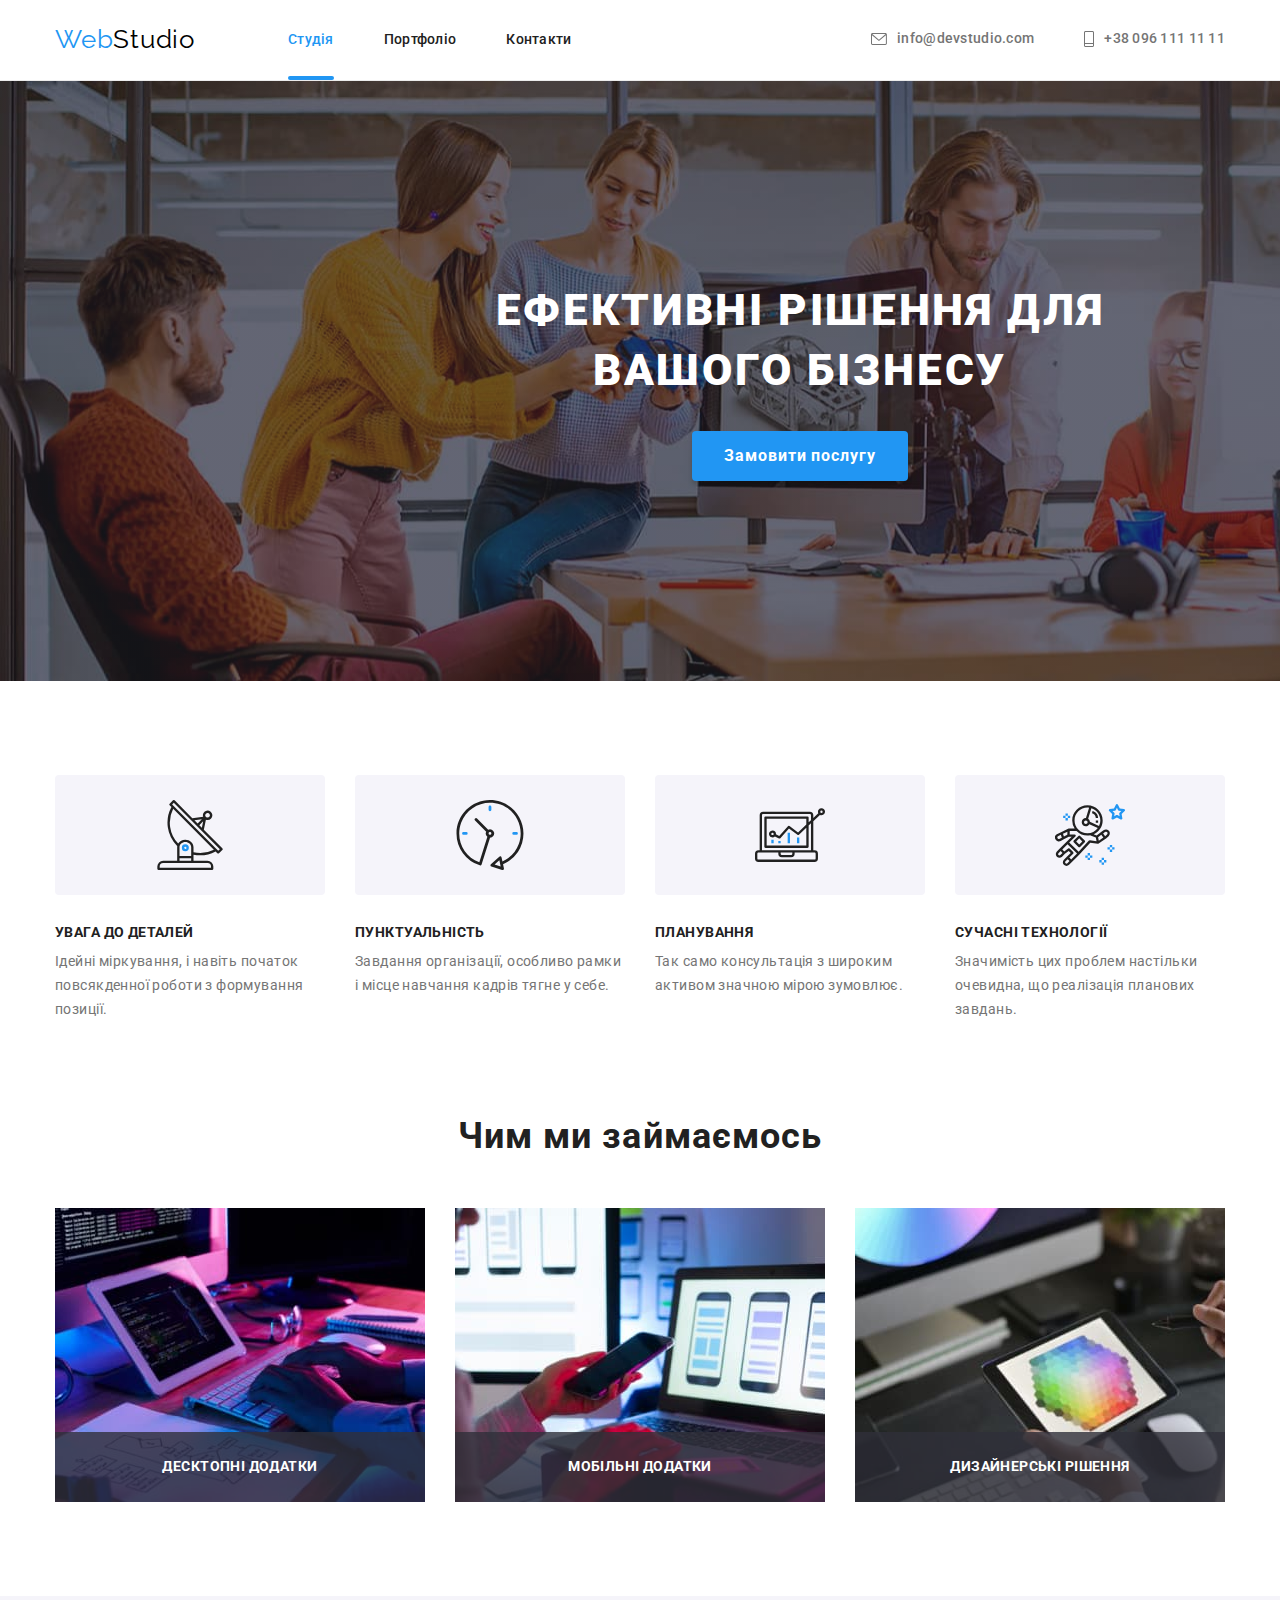
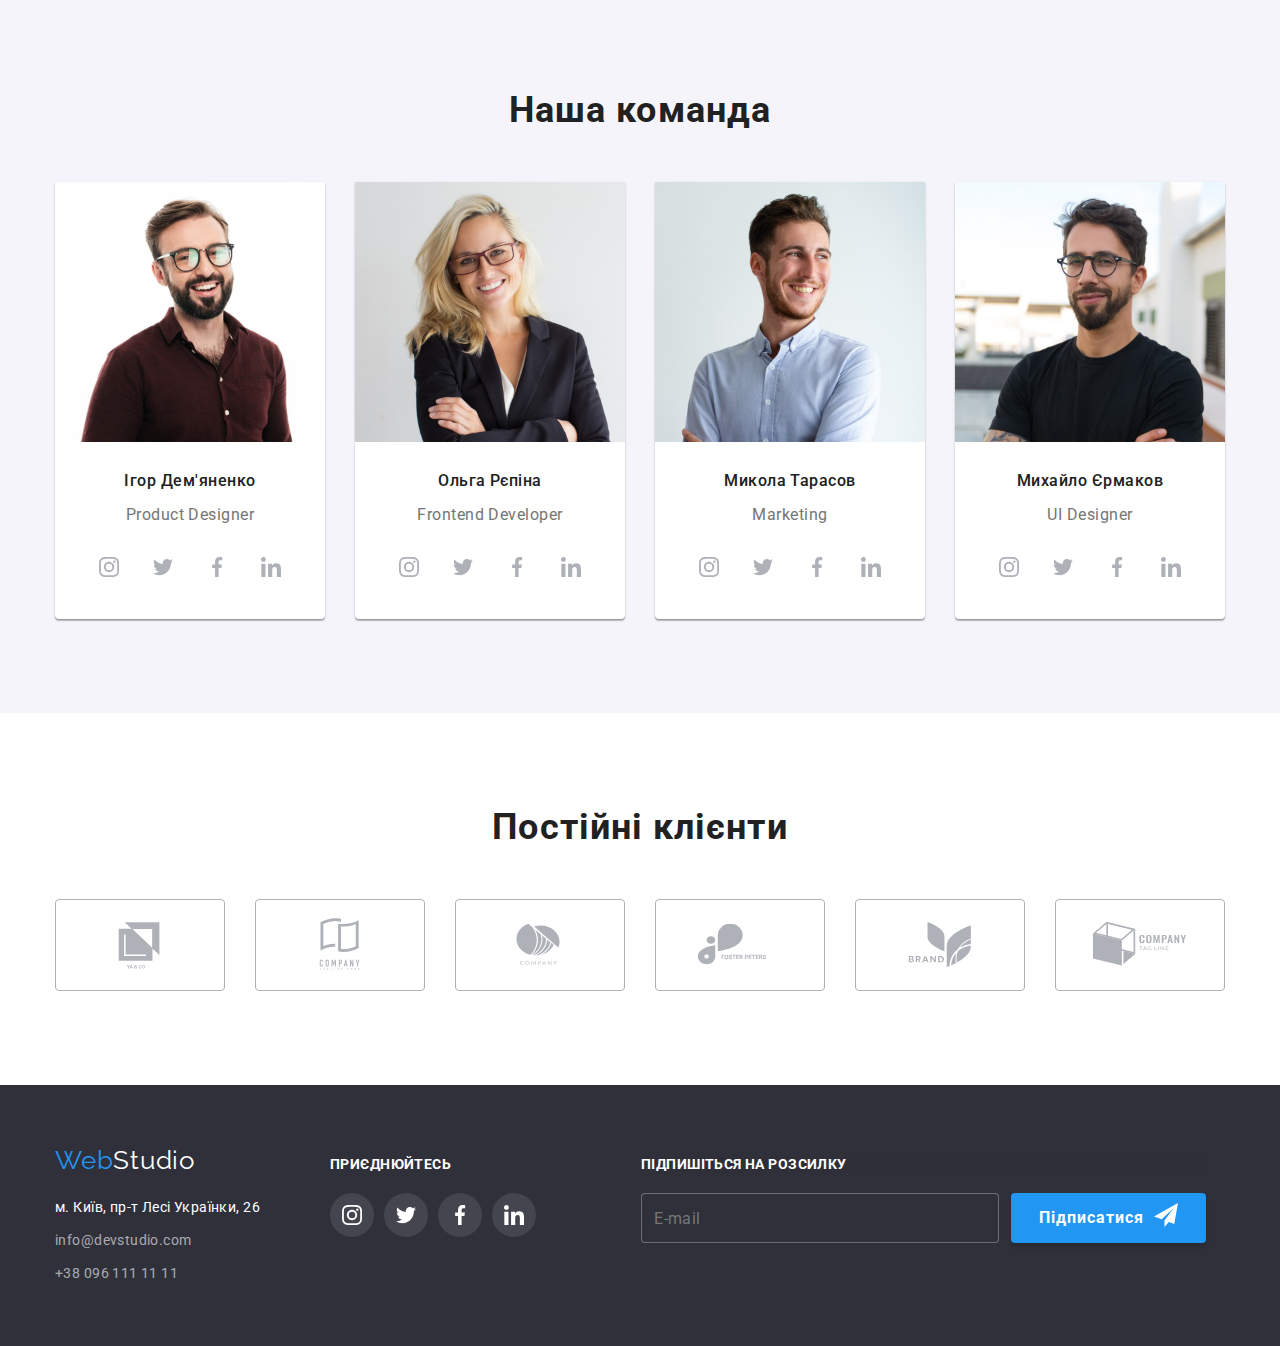
==== index.html @ 9bb25def "+" ====
<!DOCTYPE html>
<html lang="uk">

<head>
    <meta charset="UTF-8">
    <meta http-equiv="X-UA-Compatible" content="IE=edge">
    <meta name="viewport" content="width=device-width, initial-scale=1.0">
    <title>WebStudio</title>
    <link rel="preconnect" href="https://fonts.googleapis.com">
    <link rel="preconnect" href="https://fonts.gstatic.com" crossorigin>
    <link href="https://fonts.googleapis.com/css2?family=Raleway:wght@700&family=Roboto:wght@400;500;700;900&display=swap"
    rel="stylesheet">
    <link rel="stylesheet" href="https://cdn.jsdelivr.net/npm/modern-normalize@1.1.0/modern-normalize.min.css">
    <link rel="stylesheet" href="./css/styles.css">
</head>
<body>
    <header class="page-header">
        <div class="container page-header-container">
            <a class="logo link" href="./index.html"><span class="accent-logo">Web</span><span class="dark-logo">Studio</span></a>

            <nav class="page-navigator">
                <ul class="menu list">
                    <li class="menu-item"><a class="menu-link link current" href="#">Студія</a></li>
                    <li class="menu-item"><a class="menu-link link" href="./portfolio.html">Портфоліо</a></li>
                    <li class="menu-item"><a class="menu-link link" href="#">Контакти</a></li>
                </ul>
            </nav>

            <ul class="menu-contact list">
                <li class="menu-contact-item">
                    <a class="contact link" href="mailto:info@devstudio.com"><svg class="contact-icon" width="16" height="12">
                        <use href="./img/sprite.svg#envelope"></use>
                        </svg>info@devstudio.com
                    </a>
                </li>
                
                <li class="menu-contact-item">
                    <a class="contact-phone link" href="tel:+380961111111"><svg class="contact-icon" width="10" height="16">
                        <use href="./img/sprite.svg#phone"></use>
                        </svg>+38 096 111 11 11
                    </a>
                </li>
            </ul>
        </div>
    </header>
    
    <main>
        
            <section class="backgroud-section">
                <div class="container-backgroud-section">
                    <h1 class="header-single">Ефективні рішення для <br/>вашого бізнесу</h1>
                    <button class="modal-open-btn" type="button" data-modal-open>Замовити послугу</button>
                </div>
            </section>
            
            <section class="section">
                <div class="container">
                    <h2 class="visually-hidden">Наші особливості</h2>
                    <ul class="menu-speciality list">
                        <li class="menu-speciality-item">
                            <div class="container-icons-speciality">
                                <svg class="box-icons" width="70" height="70">
                                    <use href="./img/sprite.svg#antenna"></use>
                                </svg>
                            </div>
                            <h3 class="header-speciality">Увага до деталей</h3>
                            <p class="about-spesiality">Ідейні міркування, і навіть початок повсякденної роботи з формування позиції.</p>
                        </li>
                        <li class="menu-speciality-item">
                            <div class="container-icons-speciality">
                                <svg class="box-icons" width="70" height="70">
                                    <use href="./img/sprite.svg#clock"></use>
                                </svg>
                            </div>
                            <h3 class="header-speciality">Пунктуальність</h3>
                            <p class="about-spesiality">Завдання організації, особливо рамки і місце навчання кадрів тягне у себе.</p>
                        </li>
                        <li class="menu-speciality-item">
                            <div class="container-icons-speciality">
                                <svg class="box-icons" width="70" height="70">
                                    <use href="./img/sprite.svg#diagram"></use>
                                </svg>
                            </div>
                            <h3 class="header-speciality">Планування</h3>
                            <p class="about-spesiality">Так само консультація з широким активом значною мірою зумовлює.</p>
                        </li>
                        <li class="menu-speciality-item">
                            <div class="container-icons-speciality">
                                <svg class="box-icons" width="70" height="70">
                                    <use href="./img/sprite.svg#astronaut"></use>
                                </svg>
                            </div>
                            <h3 class="header-speciality">Сучасні технології</h3>
                            <p class="about-spesiality">Значимість цих проблем настільки очевидна, що реалізація планових завдань.</p>
                        </li>
                    </ul>
                </div>
            </section>
            
            <section class="about-us section">
                <div class="container">
                    <h2 class="header-second-work">Чим ми займаємось</h2>
                    <ul class="menu-img list ">
                        <li class="item-img">
                            <div class="item-img-wrapper">
                                <img src="./img/img-1.jpg" alt="Екран планшету і клавіатура" width="370">
                                <p class="overlay-item-img">Десктопні додатки</p>
                            </div>
                        </li>
                        <li>
                            <div class="item-img-wrapper">
                                <img src="./img/img-2.jpg" alt="Екран ноутбука і смартфон" width="370">
                                <p class="overlay-item-img">Мобільні додатки</p>
                            </div>
                        </li>
                        <li>
                            <div class="item-img-wrapper">
                                <img src="./img/img-3.jpg" alt="Відображення спектру кольорів на екрані планшету" width="370">
                                <p class="overlay-item-img">Дизайнерські рішення</p>
                            </div>
                        </li>
                    </ul>
                </div>

            </section>

            <section class="background-our-team section">
                <div class="container">
                    <h2 class="header-second-work">Наша команда</h2>

                    <ul class="menu-team list">
                        <li class="menu-team-item">
                            <img src="./img/img-4.jpg" alt="Ігор Дем'яненко" width="270">

                            <div class="container-team-item"> <h3 class="header-name-team">Ігор Дем'яненко</h3>
                                <p class="about-team" lang="en">Product Designer</p>

                                <ul class="menu-socials list">
                                    <li class="socials-icons-item">
                                        <a class="socials-link link" href="" target="_blank" aria-label="інстаграм">
                                            <svg class="socials-icons" width="20" height="20">
                                            <use href="./img/sprite.svg#instagram"></use>
                                            </svg>
                                        </a>
                                    </li>

                                    <li class="socials-icons-item">
                                        <a class="socials-link link" href="" target="_blank" aria-label="твіттер">
                                            <svg class="socials-icons" width="20" height="20">
                                                <use href="./img/sprite.svg#twitter"></use>
                                            </svg>
                                        </a>
                                    </li>

                                    <li class="socials-icons-item">
                                        <a class="socials-link link" href="" target="_blank" aria-label="фейсбук">
                                            <svg class="socials-icons" width="20" height="20">
                                                <use href="./img/sprite.svg#facebook"></use>
                                            </svg>
                                        </a>
                                    </li>

                                    <li class="socials-icons-item">
                                        <a class="socials-link link" href="" target="_blank" aria-label="лінкедін">
                                            <svg class="socials-icons" width="20" height="20">
                                            <use href="./img/sprite.svg#linkedin"></use>
                                            </svg>
                                        </a>    
                                    </li>

                                </ul>

                            </div>
                        </li>

                        <li class="menu-team-item">
                            <img src="./img/img-5.jpg" alt="Ольга Рєпіна" width="270">

                            <div class="container-team-item"><h3 class="header-name-team">Ольга Рєпіна</h3>
                                <p class="about-team" lang="en">Frontend Developer</p>
                                <ul class="menu-socials list">
                                    <li class="socials-icons-item">
                                        <a class="socials-link link" href="" target="_blank" aria-label="інстаграм">
                                            <svg class="socials-icons" width="20" height="20">
                                                <use href="./img/sprite.svg#instagram"></use>
                                            </svg>
                                        </a>
                                    </li>
                                
                                    <li class="socials-icons-item">
                                        <a class="socials-link link" href="" target="_blank" aria-label="твіттер">
                                            <svg class="socials-icons" width="20" height="20">
                                                <use href="./img/sprite.svg#twitter"></use>
                                            </svg>
                                        </a>
                                    </li>
                                
                                    <li class="socials-icons-item">
                                        <a class="socials-link link" href="" target="_blank" aria-label="фейсбук">
                                            <svg class="socials-icons" width="20" height="20">
                                                <use href="./img/sprite.svg#facebook"></use>
                                            </svg>
                                        </a>
                                    </li>
                                
                                    <li class="socials-icons-item">
                                        <a class="socials-link link" href="" target="_blank" aria-label="лінкедін">
                                            <svg class="socials-icons" width="20" height="20">
                                                <use href="./img/sprite.svg#linkedin"></use>
                                            </svg>
                                        </a>
                                    </li>
                                
                                </ul>

                            </div>

                        </li>

                        <li class="menu-team-item">
                            <img src="./img/img-6.jpg" alt="Микола Тарасов" width="270">
                            <div class="container-team-item"><h3 class="header-name-team">Микола Тарасов</h3>
                                <p class="about-team" lang="en">Marketing</p>
                                <ul class="menu-socials list">
                                    <li class="socials-icons-item">
                                        <a class="socials-link link" href="" target="_blank" aria-label="інстаграм">
                                            <svg class="socials-icons" width="20" height="20">
                                                <use href="./img/sprite.svg#instagram"></use>
                                            </svg>
                                        </a>
                                    </li>
                                
                                    <li class="socials-icons-item">
                                        <a class="socials-link link" href="" target="_blank" aria-label="твіттер">
                                            <svg class="socials-icons" width="20" height="20">
                                                <use href="./img/sprite.svg#twitter"></use>
                                            </svg>
                                        </a>
                                    </li>
                                
                                    <li class="socials-icons-item">
                                        <a class="socials-link link" href="" target="_blank" aria-label="фейсбук">
                                            <svg class="socials-icons" width="20" height="20">
                                                <use href="./img/sprite.svg#facebook"></use>
                                            </svg>
                                        </a>
                                    </li>
                                
                                    <li class="socials-icons-item">
                                        <a class="socials-link link" href="" target="_blank" aria-label="лінкедін">
                                            <svg class="socials-icons" width="20" height="20">
                                                <use href="./img/sprite.svg#linkedin"></use>
                                            </svg>
                                        </a>
                                    </li>
                                
                                </ul>

                            </div>

                        </li>

                        <li class="menu-team-item">
                            <img src="./img/img-7.jpg" alt="Михайло Єрмаков" width="270">
                            <div class="container-team-item"><h3 class="header-name-team">Михайло Єрмаков</h3>
                                <p class="about-team" lang="en">UI Designer</p>
                                <ul class="menu-socials list">
                                    <li class="socials-icons-item">
                                        <a class="socials-link link" href="" target="_blank" aria-label="інстаграм">
                                            <svg class="socials-icons" width="20" height="20">
                                                <use href="./img/sprite.svg#instagram"></use>
                                            </svg>
                                        </a>
                                    </li>
                                
                                    <li class="socials-icons-item">
                                        <a class="socials-link link" href="" target="_blank" aria-label="твіттер">
                                            <svg class="socials-icons" width="20" height="20">
                                                <use href="./img/sprite.svg#twitter"></use>
                                            </svg>
                                        </a>
                                    </li>
                                
                                    <li class="socials-icons-item">
                                        <a class="socials-link link" href="" target="_blank" aria-label="фейсбук">
                                            <svg class="socials-icons" width="20" height="20">
                                                <use href="./img/sprite.svg#facebook"></use>
                                            </svg>
                                        </a>
                                    </li>
                                
                                    <li class="socials-icons-item">
                                        <a class="socials-link link" href="" target="_blank" aria-label="лінкедін">
                                            <svg class="socials-icons" width="20" height="20">
                                                <use href="./img/sprite.svg#linkedin"></use>
                                            </svg>
                                        </a>
                                    </li>
                                
                                </ul>

                            </div>

                        </li>

                    </ul>
                </div>

            </section>

            <section class="our-clients">
                <div class="container container-our-clients">
                    <h2 class="header-second-work">Постійні клієнти</h2>
                    <ul class="clients list">
                        <li class="clients-item">
                            <a class="clients-link link" href="" target="_blank" aria-label="логотип компанії">
                                <svg class="clients-icon" width="106" height="60">
                                    <use href="./img/sprite.svg#logo1"></use>
                                </svg>
                            </a>
                        </li>
                        <li class="clients-item">
                            <a class="clients-link" href="" target="_blank" aria-label="логотип компанії">
                                <svg class="clients-icon" width="106" height="60">
                                    <use href="./img/sprite.svg#logo2"></use>
                                </svg>
                            </a>
                        </li>
                        <li class="clients-item">
                            <a class="clients-link" href="" target="_blank" aria-label="логотип компанії">
                                <svg class="clients-icon" width="106" height="60">
                                    <use href="./img/sprite.svg#logo3"></use>
                                </svg>
                            </a>
                        </li>
                        <li class="clients-item">
                            <a class="clients-link" href="" target="_blank" aria-label="логотип компанії">
                            <svg class="clients-icon" width="106" height="60">
                                <use href="./img/sprite.svg#logo4"></use>
                            </svg>
                            </a>
                        </li>
                        <li class="clients-item">
                            <a class="clients-link" href="" target="_blank" aria-label="логотип компанії">
                                <svg class="clients-icon" width="106" height="60">
                                    <use href="./img/sprite.svg#logo5"></use>
                                </svg>
                            </a>
                        </li>
                        <li class="clients-item">
                            <a class="clients-link" href="" target="_blank" aria-label="логотип компанії">
                                <svg class="clients-icon" width="106" height="60">
                                    <use href="./img/sprite.svg#logo6"></use>
                                </svg>
                            </a>
                        </li>
                    
                    </ul>
                </div>
            </section>
       
    </main>

    <footer class="background-footer">
        <div class="container container-footer">

            <div class="contacts-container"> 
                <div class="container-logo-down"><a class="logo-down link" href="./index.html"><span class="accent-logo">Web</span><span class="wight-logo">Studio</span></a></div>
                    <address class="address">
                        <ul class="menu-address list">
                            <li class="menu-address-item"><a class="location link" href="https://goo.gl/maps/yNfwffWG3DoJXn189" target="_blank">м. Київ, пр-т Лесі Українки, 26</a></li>
                            <li class="menu-address-item"><a class="footer-contact link" href="mailto:info@devstudio.com">info@devstudio.com</a></li>
                            <li class="menu-address-item"><a class="footer-contact link" href="tel:+380961111111">+38 096 111 11 11</a></li>
                        </ul>
                    </address>
            </div>
    

            <div class="socials-container">
                <h3 class="header-join-us">Приєднюйтесь</h3>
                <ul class="social-footer list">
                    <li class="social-icons-footer">
                        <a class="social-link-footer link" href="" target="_blank" aria-label="інстаграм">
                            <svg class="social-icons-footer" width="20" height="20">
                                <use href="./img/sprite.svg#instagram"></use>
                            </svg>
                        </a>
                    </li>
                    <li class="social-icons-footer">
                        <a class="social-link-footer link" href="" target="_blank" aria-label="твіттер">
                            <svg class="social-icons-footer" width="20" height="20">
                                <use href="./img/sprite.svg#twitter"></use>
                            </svg>
                        </a>
                    </li>
                    <li class="social-icons-footer">
                        <a class="social-link-footer link" href="" target="_blank" aria-label="фейсбук">
                            <svg class="social-icons-footer" width="20" height="20">
                                <use href="./img/sprite.svg#facebook"></use>
                            </svg>
                        </a>
                    </li>
                    <li class="social-icons-footer">
                        <a class="social-link-footer link" href="" target="_blank" aria-label="лінкедін">
                            <svg class="social-icons-footer" width="20" height="20">
                                <use href="./img/sprite.svg#linkedin"></use>
                            </svg>
                        </a>
                    </li>
                </ul>
            </div>

            <div class="container-follow" >
                    <p class="title-follow">Підпишіться на розсилку</p>
                    <form class="modal-form-follow">
                        <label class="modal-form-follow-field">
                            <input
                            class="subscription-mail"
                            type="email" 
                            class="modal-form-input-follow" 
                            required 
                            pattern="[^@\s]+@[^@\s]+\.[^@\s]+" 
                            title="Invalid email address"
                            name="user_email_follow"
                            placeholder="E-mail"
                            />
                        </label>
                        <button type="submit" class="modal-form-submit-follow">Підписатися 
                            <svg class="modal-form-submit-icon" width="24" height="24">
                                <use href="./img/sprite.svg#icon-send"></use>
                            </svg>
                        </button>


                    </form>
            </div>

        </div>
    </footer>

    <div class="backdrop is-hidden" data-modal>
        <div class="modal">
            <button type="button" class="modal-close-btn" data-modal-close>
                <svg class="modal-close-icon" width="18" height="18">
                    <use href="./img/sprite.svg#icon-close"></use>
                </svg>
            </button>
            <p class="modal-form-title">Залиште свої дані, ми вам передзвонимо</p>
            <form class="modal-form">
                <label class="modal-form-field">
                    <span class="modal-form-field-desc">Ім'я</span>
                    <span class="modal-form-input-wrapper">
                        <input type="text" 
                            class="modal-form-input" 
                            required 
                            pattern="[a-zA-Zа-яА-ЯіІїЇ`ʼ]+" 
                            name="user_name" 
                        />
                        <svg class="modal-form-input-icon" width="18" height="18">
                            <use href="./img/sprite.svg#icon-person"></use>
                        </svg>
                    </span>
                </label>
                <label class="modal-form-field">
                    <span class="modal-form-field-desc">Телефон</span>
                    <span class="modal-form-input-wrapper">
                        <input 
                            type="tel" 
                            class="modal-form-input" 
                            required 
                            pattern="[0-9]{3}-[0-9]{3}-[0-9]{2}-[0-9]{2}"
                            title="xxx-xxx-xx-xx"
                            name="user_phone"
                        />
                        <svg class="modal-form-input-icon" width="18" height="18">
                            <use href="./img/sprite.svg#icon-phone-black"></use>
                        </svg>
                    </span>
                </label>
                <label class="modal-form-field">
                    <span class="modal-form-field-desc">Пошта</span>
                    <span class="modal-form-input-wrapper">
                        <input 
                            type="email" 
                            class="modal-form-input" 
                            required
                            pattern="[^@\s]+@[^@\s]+\.[^@\s]+"
                            title="Invalid email address" 
                            name="user_email"
                        />
                        <svg class="modal-form-input-icon" width="18" height="18">
                            <use href="./img/sprite.svg#icon-email"></use>
                        </svg>
                    </span>
                </label>
                <label class="modal-form-field">
                    <span class="modal-form-field-desc">Коментар</span>
                    <textarea 
                        name="user_message" 
                        class="modal-form-message" 
                        placeholder="Введіть текст"
                    ></textarea>
                </label>
                <label class="modal-form-check-field">
                    <input 
                    type="checkbox" 
                    class="modal-form-check visually-hidden" 
                    name="user-policy" required/>
                    <svg class="modal-form-own-checkbox" width="16" height="15">
                        <use class="modal-form-own-checkbox-icon" href="./img/sprite.svg#icon-check"></use>
                    </svg>
                    <span class="modal-check-policy">Погоджуюся з розсилкою та приймаю з&nbsp;<a class="modal-check-policy-link" href="">Умови договору</a></span>
                </label>
                <button type="submit" class="modal-form-submit-follow">Відправити</button>


            </form>
        </div>
    </div>

    <script src="./js/modal.js"></script>
</body>
</html>
---- css/styles.css ----
:root{
--one-accent-color:#188CE8;
--accent-color:#2196F3;
--primary-text-color:#757575;
--color-dark:#212121;
--background-dark:#2F303A;
--white-color:#FFFFFF;
--background-light-btn:#F5F4FA;
--dark-logo:#000000;
--background-grey:#F5F4FA;
--color-header-border:#ECECEC;
--color-portfolio-border:#EEEEEE;
--background-color-header:#C4C4C4;
--background-gradient:rgba(47, 48, 58, 0.4);
--client-border:#AFB1B8;
}

h1,
h2,
h3,
h4,
p {
    margin-top: 0;
    margin-bottom: 0;
}

ul,
ol {
    margin-top: 0;
    margin-bottom: 0;
    padding-left: 0;
}

.container {
    width: 1200px;
    margin-left: auto;
    margin-right: auto;
    padding-left: 15px;
    padding-right: 15px;

}

.link {
    text-decoration: none;
}

.list {
    list-style: none;   
}

img {
    display: block;
}

button {
    font-family: inherit;
    cursor: pointer;
}

body{
    font-family:'Roboto', sans-serif;
    font-size: 16px;
    letter-spacing: 0.03em;
    color:var(--primary-text-color);
}

.accent-logo {
    color:var(--accent-color);
}

.dark-logo {
    color: var(--dark-logo);
}

.wight-logo {
    color: var(--white-color);
}


.logo {
    font-family: 'Raleway',sans-serif;
    font-weight: 400;
    font-size: 26px;
    line-height: 1.19;
    letter-spacing: 0.03em;
    margin-right: 93px;
}

.page-header-container {
    display: flex;
    align-items: center;
}

.page-header {
    padding-top: 24px;
    padding-bottom: 25px;
    border-bottom: 1px solid var(--color-header-border);
}

.menu {
    display: flex;
    align-items: center;
    column-gap: 50px ;
    
}

.menu-contact {
    display: flex;
    align-items: center;
    margin-left: auto;
}

.menu-link {
    position: relative;
    font-family: 'Roboto',sans-serif;
    font-size: 14px;
    line-height: 1.14;
    letter-spacing: 0.02em;
    font-weight: 500;
    color: var(--color-dark);
    padding-top: 24px ;
    padding-bottom: 33px;
    transition: color 250ms cubic-bezier(0.4, 0, 0.2, 1);
}

.menu-link.current::after {
    position:absolute;
    bottom: 0;
    left: 0;
    content:'';
    display: block;
    width: 100%;
    height: 4px;
    background-color: var(--accent-color);
    border-radius: 2px;


}

.menu-link:hover,
.menu-link:focus {
    color: var(--accent-color);
}

.contact {
    display: flex;
    align-items: center;
    color:var(--primary-text-color) ;
    font-family: 'Roboto', sans-serif; 
    font-size: 14px ;
    line-height: 1.14;
    letter-spacing: 0.02em ;
    font-weight: 500;
    margin-right: 50px;
    transition: color 250ms cubic-bezier(0.4, 0, 0.2, 1);
}

.contact-phone {
    display: flex;
    color:var(--primary-text-color) ;
    font-family: 'Roboto', sans-serif; 
    font-size: 14px ;
    line-height: 1.14;
    letter-spacing: 0.02em ;
    font-weight: 500;
    transition: color 250ms cubic-bezier(0.4, 0, 0.2, 1);
    
}

.contact-icon {
    fill: currentColor;
    margin-right: 10px;
    transition: fill 250ms cubic-bezier(0.4, 0, 0.2, 1);
}

.header-single {
    font-family: 'Roboto', sans-serif ;
    font-size: 44px;
    font-weight: 900;
    line-height: 1.36;
    color: var(--white-color);
    letter-spacing: 0.06em;
    text-transform: uppercase;
}

.container-backgroud-section {
    display: flex;
    text-align: center;
    justify-content: center;
    align-items: center;
    flex-direction: column;
    }

.header-second-work {
    font-family: 'Roboto',sans-serif;
    font-weight: 700;
    font-size: 36px;
    line-height: 1.16;
    letter-spacing: 0.03em;
    color: var(--color-dark);
    display: flex;
    justify-content:center;
    margin-bottom: 50px;
}

.header-portfolio {
    font-family: 'Roboto', sans-serif;
    font-weight: 700;
    font-size: 18px;
    line-height: 2;
    letter-spacing: 0.06em;
    color: var(--color-dark);
    margin-bottom: 4px;
}

.portfolio-page {
    font-family: 'Roboto', sans-serif;
    font-size: 16px; 
    font-weight: 400;
    line-height: 1.87;
    letter-spacing: 0.03em;
    color:var(--primary-text-color);
}

.header-speciality {
    font-family: 'Roboto', sans-serif;
    font-weight: 700;
    font-size: 14px;
    line-height: 1.14; 
    text-transform: uppercase;
    letter-spacing: 0.03em;
    color: var(--color-dark);
    padding-bottom: 10px;
}

.about-spesiality {
    font-family: 'Roboto', sans-serif; 
    font-weight: 400;
    font-size: 14px; 
    line-height: 1.71;
    letter-spacing: 0.03em;
    color:var(--primary-text-color);
}

.container-icons-speciality {
    background: var(--background-light-btn);
    border-radius: 4px;
    display: flex;
    justify-content: center;
    height: 120px;
    margin-bottom:30px;
    align-items: center;
}

.box-icons {
    display: flex;
}

.header-name-team {
    font-family: 'Roboto', sans-serif; 
    font-size: 16px ;
    line-height: 1.18;
    font-weight: 500;
    letter-spacing: 0.03em;
    color: var(--color-dark);
    margin-bottom: 10px;
}

.our-clients {
   padding-top: 94px; 
   padding-bottom: 94px;
}

.about-team {
    font-family: 'Roboto', sans-serif; 
    font-size: 16px ;
    font-weight: 400;
    line-height: 1.8; 
    letter-spacing: 0.03em;
    color: var(--primary-text-color);
}

.contact:hover,
.contact:focus {
    color: var(--accent-color);
}

.contact-phone:hover .contact-icon,
.contact-phone:focus .contact-icon {
    fill: var(--accent-color);
}

.contact-phone:hover ,
.contact-phone:focus {
    color: var(--accent-color);
}

.modal-open-btn {
    font-family: 'Roboto', sans-serif;
    font-weight: 700;
    font-size: 16px;
    line-height: 1.87;
    letter-spacing: 0.06em;
    color:var(--white-color);
    background-color: var(--accent-color);  
    display: block;
    padding: 10px 32px ;
    min-width: 216;
    margin-top: 30px;
    border: 0;
    box-shadow: 0px 4px 4px rgba(0, 0, 0, 0.15);
    border-radius: 4px;
    transition: background 250ms cubic-bezier(0.4, 0, 0.2, 1);
}

.modal-open-btn:hover,
.modal-open-btn:focus {
    background-color: var(--one-accent-color);
}

.menu-speciality {
    display: flex;
    flex-wrap: nowrap;
    gap: 30px;
}

.menu-speciality-item {
    flex-basis: calc((100% - 90px)/4);
}

.section.about-us {
    padding-top: 0;
}

.item-img-wrapper {
    position: relative;
}



.overlay-item-img { 
    position: absolute;
    font-family: 'Roboto', sans-serif;
    font-weight: 700;
    font-size: 14px;
    line-height: 1.14;
    letter-spacing: 0.03em;
    text-transform: uppercase;
    color: var(--white-color);
    background-color: rgba(47, 48, 58, 0.8);
    bottom: 0;
    left: 0;
    width: 100%;
    padding-top: 27px;
    padding-bottom: 27px;
    text-align: center;
}


.menu-img {
    display: flex;
    flex-wrap: wrap;
    gap: 30px;
}

.menu-team {
    display: flex;
    flex-wrap: wrap;
    gap: 30px;
}

.menu-socials {
    display: flex;
    justify-content: center;
    align-items: center;
    gap: 10px;
    margin-top: 16px;
}

.socials-link {
    display: flex;
    justify-content: center;
    width: 44px;
    height: 44px;
    background-color: var(--white-color);
    border-radius: 50%;
    align-items: center;
    transition: background 250ms cubic-bezier(0.4, 0, 0.2, 1);
}

.socials-icons {
    fill: var(--client-border);
    transition: fill 250ms cubic-bezier(0.4, 0, 0.2, 1);

}

.socials-link:hover .socials-icons,
.socials-link:focus .socials-icons {
    fill: var(--white-color);
}

.socials-link:hover,
.socials-link:focus {
    background-color: var(--accent-color);
}

.container-team-item {
    padding-top: 30px; 
    padding-bottom: 30px;
    display: flex; 
    flex-direction: column;
    align-items: center;
}

.clients-link {
    display: flex;
    align-items: center;
    justify-content: center;
    height: 92px;
    border: 1px solid var(--client-border);
    border-radius: 4px;
    transition: border 250ms cubic-bezier(0.4, 0, 0.2, 1);
} 

.clients-link:hover,
.clients-link:focus {
    border-color: var(--accent-color);
}

.clients-link:hover .clients-icon,
.clients-link:focus .clients-icon {
    fill: var(--accent-color) ;
}


.clients-item {
    display: block;
    flex-basis: calc((100% - 150px)/6);
}

.clients-icon {
    fill: var(--client-border);
    transition: fill 250ms cubic-bezier(0.4, 0, 0.2, 1);
}

.clients {
    display: flex;
    flex-wrap: wrap;
    gap: 30px;
}

.backgroud-section {
    background-color: var(--background-color-header);
    background-image: linear-gradient(var(--background-gradient), var(--background-gradient)), url(../img/img-header.jpg);
    padding-top: 200px;
    padding-bottom: 200px;
    background-repeat: no-repeat;
    background-size: cover;
    width: 1600px;
    margin: 0 auto;
}

.background-footer {
    background-color:var(--background-dark) ;
    padding-top: 60px;
    padding-bottom: 60px;
    display: flex;
    justify-content: center;
   
}

.header-join-us {
    display: block;
    font-family: 'Roboto', sans-serif;
    font-weight: 700;
    font-size: 14px;
    line-height: 1.14;
    letter-spacing: 0.03em;
    text-transform: uppercase;
    color: var(--white-color);
    margin-bottom: 20px;
}

.social-link-footer {
    display: flex;
    justify-content: center;
    width: 44px;
    height: 44px;
    background-color: rgba(255, 255, 255, 0.1);
    border-radius: 50%;
    align-items: center;
    transition: background 250ms cubic-bezier(0.4, 0, 0.2, 1);
}

.social-link-footer:hover,
.social-link-footer:focus {
    background-color: var(--accent-color);
}

.social-icons-footer {
    fill:var(--white-color);
}

.menu-address-item:not(:last-child){
    margin-bottom: 9px;
}


.location {
    font-family: 'Roboto', sans-serif;
    font-style: normal;
    font-size: 14px;
    font-weight: 400;
    line-height: 1.71;
    letter-spacing: 0.03em;
    color:var(--white-color);
    transition: color 250ms cubic-bezier(0.4, 0, 0.2, 1);
}

.location:hover,
.location:focus {
    color:var(--accent-color);
    
}

.footer-contact{
    font-family: 'Roboto', sans-serif;
    font-style: normal;
    font-weight: 400;
    font-size: 14px ;
    line-height: 1.71;
    letter-spacing: 0.03em;
    color: rgba(255, 255, 255, 0.6);
    transition: color 250ms cubic-bezier(0.4, 0, 0.2, 1);
}

.footer-contact:hover,
.footer-contact:focus {
    color: var(--accent-color);
}

.logo-down {
    font-family: 'Raleway', sans-serif;
    font-weight: 400;
    font-size: 26px;
    line-height: 1.19;
    letter-spacing: 0.03em;
}

.container-logo-down {
    margin-bottom: 20px;
}

.social-footer {
    display: flex;
    gap: 10px;
}
.socials-container {
    margin-left: 70px;
}

.container-footer {
    display: flex;
    align-items: baseline;
}

.menu-button-item {
    background-color: var(--background-light-btn);
    color:var(--color-dark);
    font-family: 'Roboto', sans-serif;
    font-weight: 500;
    font-size: 16px;
    line-height: 1.6;
    letter-spacing: 0.03em;
    padding: 6px 22px;
    border: none;
    border-radius: 4px;
    transition: background 250ms cubic-bezier(0.4, 0, 0.2, 1), color 250ms cubic-bezier(0.4, 0, 0.2, 1), box-shadow 250ms cubic-bezier(0.4, 0, 0.2, 1);
}

.active {
    background-color: var(--accent-color);
    color: var(--white-color);
    box-shadow: 0px 3px 1px rgba(0, 0, 0, 0.1), 0px 1px 2px rgba(0, 0, 0, 0.08), 0px 2px 2px rgba(0, 0, 0, 0.12);
}

.menu-button-item:hover,
.menu-button-item:focus {
    background-color:var(--accent-color);
    color: var(--white-color);
    box-shadow: 0px 3px 1px rgba(0, 0, 0, 0.1), 0px 1px 2px rgba(0, 0, 0, 0.08), 0px 2px 2px rgba(0, 0, 0, 0.12);
    border-radius: 4px;
}

.menu-button-item:not(last-child) {
    margin-right: 8px;
}

.menu-button {
    display: flex;
    align-items: center;
    justify-content: center;
    margin-bottom: 50px;
}

.visually-hidden {
    position: absolute;
    white-space: nowrap;
    width: 1px;
    height: 1px;
    overflow: hidden;
    border: 0;
    padding: 0;
    clip: rect(0 0 0 0);
    clip-path: inset(50%);
    margin: -1px;
}

.section {
    padding-top: 94px;
    padding-bottom: 94px;
}

.portfolio-container {
    display: flex;
    flex-wrap: wrap;
    gap: 30px;
    flex-basis: calc((100%-60px)/3);
}

.portfolio-link {
    display: block;
    transition: box-shadow 250ms cubic-bezier(0.4, 0, 0.2, 1);
}

.portfolio-link:hover .overlay,
.portfolio-link:focus .overlay {
    transform: translateY(0%);
}

.portfolio-link:hover,
.portfolio-link:focus {
    box-shadow: 0px 1px 1px rgba(0, 0, 0, 0.12), 0px 4px 4px rgba(0, 0, 0, 0.06),1px 4px 6px rgba(0, 0, 0, 0.16);
}

.portfolio-about {
    padding: 20px 24px;
    border-bottom: 1px solid var(--color-portfolio-border);
    border-right: 1px solid var(--color-portfolio-border);
    border-left: 1px solid var(--color-portfolio-border);
}

.menu-portfolio-img-wrapper {
    position: relative;
    overflow: hidden;
}

.overlay {
    position: absolute;
    top:0;
    left: 0;
    height: 100%;
    width: 100%;
    padding-left: 24px;
    padding-right: 24px;
    display: flex;
    justify-content: center;
    align-items: center;
    background-color: rgba(33, 150, 243, 0.9);
    color: var(--white-color);
    font-family: 'Roboto', sans-serif;
    font-weight: 400;
    font-size: 18px;
    line-height: 1.6;
    letter-spacing: 0.03em;
    overflow: auto;
    transform: translateY(100%);
    transition: transform 250ms cubic-bezier(0.4, 0, 0.2, 1);
}

.background-our-team {
    background-color: var(--background-grey);

}
.menu-team-item {
    background-color:var(--white-color);
    box-shadow: 0px 1px 3px rgba(0, 0, 0, 0.12), 0px 1px 1px rgba(0, 0, 0, 0.14), 0px 2px 1px rgba(0, 0, 0, 0.2);
    border-radius: 0px 0px 4px 4px;
}
.current {
    color: var(--accent-color);
}

.backdrop {
    position: fixed;
    top: 0;
    left: 0;
    z-index: 100;
    width: 100%;
    height: 100%;
    background-color:rgba(0, 0, 0, 0.2);
    transition: opacity 250ms cubic-bezier(0.4, 0, 0.2, 1), visibility 250ms cubic-bezier(0.4, 0, 0.2, 1);
}

.backdrop.is-hidden {
    opacity: 0;
    visibility: hidden;
    pointer-events: none;

}

.modal {
    position: absolute;
    top: 50%;
    left: 50%;
    transform: translate(-50%,-50%);
    width: 528px;
    height: 581px;
    padding: 40px;
    background-color: var(--white-color);
    box-shadow: 0px 1px 3px rgba(0, 0, 0, 0.12), 0px 1px 1px rgba(0, 0, 0, 0.14), 0px 2px 1px rgba(0, 0, 0, 0.2);
    border-radius: 4px;
}

.modal-close-btn {
    position: absolute;
    top: 8px;
    right: 8px;
    display: flex;
    align-items: center;
    justify-content: center ;
    width: 30px;
    height: 30px;
    border-radius: 50%;
    background-color: #FFFFFF;
    border: 1px solid rgba(0, 0, 0, 0.1);
    color: var(--dark-logo);
    padding: 0;
}

.modal-form-title {
    font-family: 'Roboto', sans-serif;
    font-size: 20px;
    line-height: 1.15;
    font-weight: 700;
    letter-spacing: 0.03em;
    text-align: center;
    margin-bottom: 12px;
    color: var(--color-dark);
}

.modal-form {
    display: flex;
    flex-direction: column;
}

.modal-form-input {
    width: 100%;
    height: 40px;
    border: 1px solid rgba(33, 33, 33, 0.2);
    border-radius: 4px;
    padding-left: 42px;
    transition: border-color 250ms cubic-bezier(0.4, 0, 0.2, 1);
}

.modal-form-input:focus {
    border-color: #2196F3;
    outline: none;

}

.modal-form-field-desc {
    display: block;
    font-family: 'Roboto', sans-serif;
    font-size: 12px;
    line-height: 1.16;
    font-weight: 400;
    letter-spacing: 0.03em;
    color: var(--primary-text-color);
    margin-bottom: 4px;
}

.modal-form-field {
    margin-bottom: 10px;
}

.modal-form-input-wrapper {
    position: relative;
    display: block;
}

.modal-form-input-icon {
    position: absolute;
    top: 50%;
    left: 12px;
    transform: translateY(-50%);
    fill: var(--color-dark);
    transition: fill 250ms cubic-bezier(0.4, 0, 0.2, 1);
}

.modal-form-input:focus + .modal-form-input-icon {
    fill: var(--accent-color);
}

.modal-form-message {
    width: 100%;
    height: 120px;
    border: 1px solid rgba(33, 33, 33, 0.2);
    border-radius: 4px;
    padding: 12px 16px;
    resize: none;
    transition: border-color 250ms cubic-bezier(0.4, 0, 0.2, 1);
}

.modal-form-message::placeholder {
    color: rgba(117, 117, 117, 0.5);
}

.modal-form-message:focus {
    outline: none;
    border-color: var(--accent-color);
}

.modal-form-check-field {
    display: flex;
    align-items: center;
    margin-bottom: 30px;
}

.modal-form-own-checkbox {
    border: 1.5px solid var(--color-dark) ;
    border-radius: 3px;
    cursor: pointer;
    margin-right: 7px;
}

.modal-form-own-checkbox-icon {
    display: none;
    fill: #FFFFFF;
}

.modal-check-policy {
    display: flex;
    font-family: 'Roboto', sans-serif;
    font-size: 14px;
    line-height: 1.7;
    font-weight: 400;
    letter-spacing: 0.03em;
    color: var(--primary-text-color);
    margin-bottom: 4px;
}

.modal-check-policy-link {
    color: var(--accent-color);
}

.modal-form-check:checked + .modal-form-own-checkbox {
    background-color: var(--accent-color);
    border: transparent;
}

.modal-form-check:checked + .modal-form-own-checkbox .modal-form-own-checkbox-icon {
    display: block;
}

.modal-form-check:focus + .modal-form-own-checkbox {
    box-shadow: 0 0 0 1px var(--accent-color);
}

.modal-check-policy-ink {
    color: var(--accent-color);
}

.modal-form-submit {
    font-family: 'Roboto', sans-serif;
    font-weight: 700;
    font-size: 16px;
    align-self: center;
    line-height: 1.87;
    letter-spacing: 0.06em;
    color: var(--white-color);
    background-color: var(--accent-color);
    display: block;
    min-width: 200;
    padding: 10px 52px;
    margin-bottom: 40px;
    border: 0;
    box-shadow: 0px 4px 4px rgba(0, 0, 0, 0.15);
    border-radius: 4px;
    transition: background 250ms cubic-bezier(0.4, 0, 0.2, 1);
}

.modal-form-submit:hover,
.modal-form-submit:focus {
    background-color: var(--one-accent-color);
}

.container-follow {
margin-left: 105px;
}

.title-follow {
    font-family: 'Roboto', sans-serif;
    font-weight: 700;
    font-size: 14px;
    line-height: 1.14;
    letter-spacing: 0.03em;
    text-transform: uppercase;
    color: var(--white-color);
    background-color: rgba(47, 48, 58, 0.8);
    bottom: 0;
    left: 0;
    width: 100%;
    margin-bottom: 20px;
}

.modal-form-follow {
    display: flex;
    font-family: 'Roboto', sans-serif;
    font-size: 16px;
    line-height: 1.25;
    font-weight: 400;
    letter-spacing: 0.03em;
    color: var(--primary-text-color);
  
}

.modal-form-submit-follow {
    font-family: 'Roboto', sans-serif;
    font-weight: 700;
    font-size: 16px;
    align-self: center;
    line-height: 1.87;
    letter-spacing: 0.06em;
    color: var(--white-color);
    background-color: var(--accent-color);
    display:flex;
    min-width: 200;
    padding: 10px 28px;
    margin-left: 12px;
    border: 0;
    box-shadow: 0px 4px 4px rgba(0, 0, 0, 0.15);
    border-radius: 4px;
    transition: background 250ms cubic-bezier(0.4, 0, 0.2, 1);
}

.modal-form-submit-icon {
    margin-left: 10px;
}

.subscription-mail {
    font-family: 'Roboto', sans-serif;
    font-weight: 400;
    font-size: 16px;
    line-height: 1.25;
    letter-spacing: 0.03em;
    display: inline-flex;
    background-color: var(--background-dark);
    padding-left: 12px;
    width: 358px;
    height: 50px;
    border: 1px solid rgba(255, 255, 255, 0.3);
    box-shadow:(0px 4px 4px rgba(0, 0, 0, 0.15));
    border-radius: 4px;
    color: var(--white-color);
}
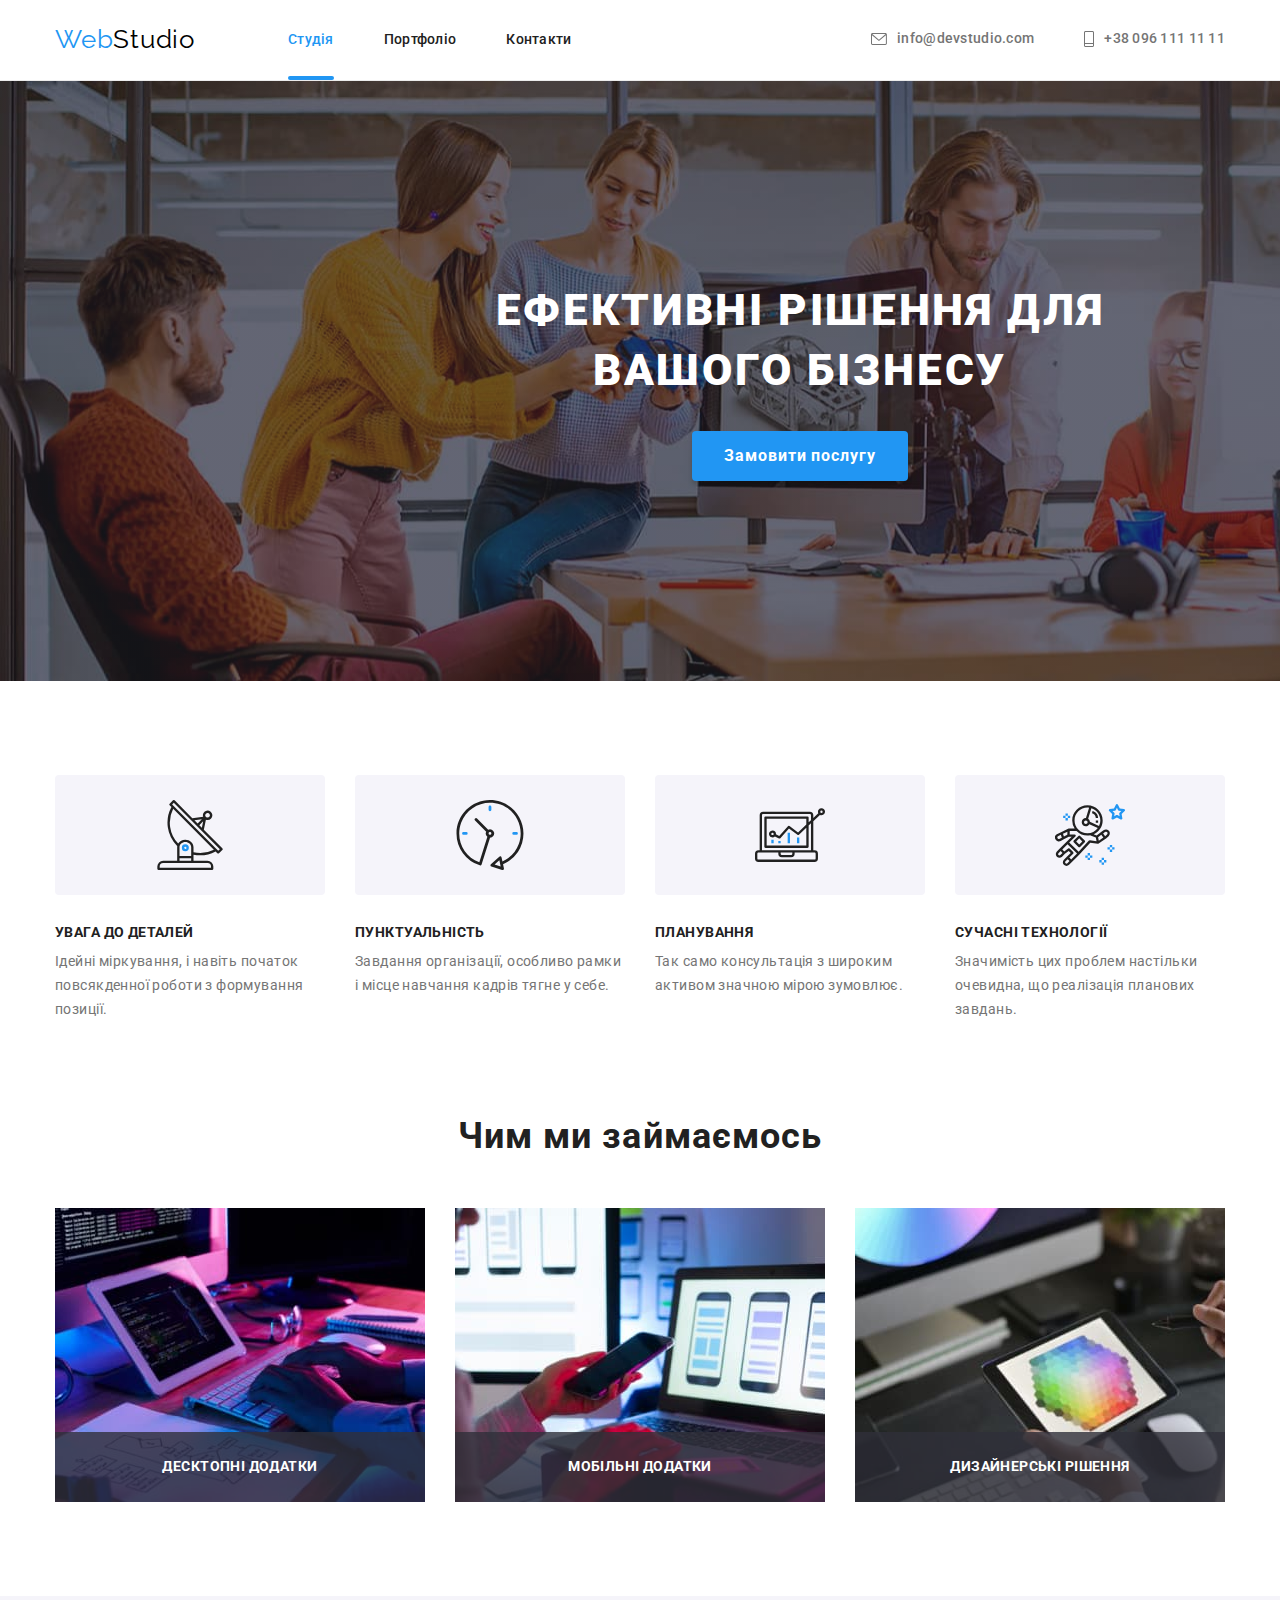
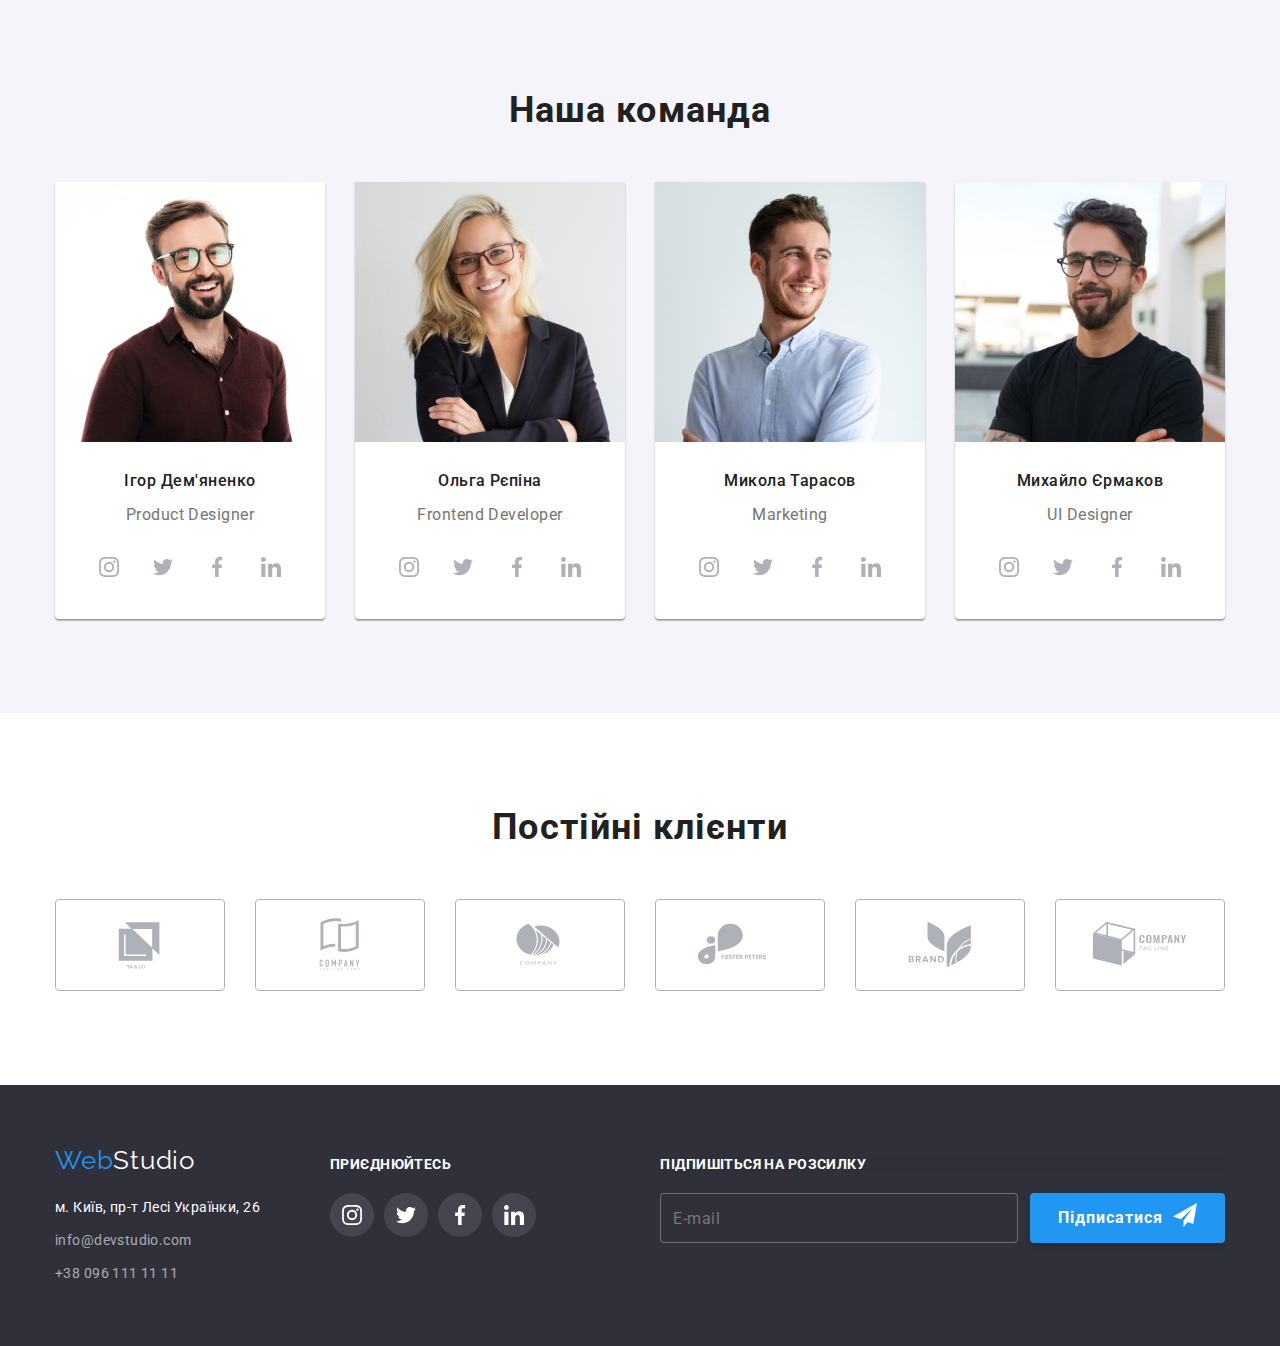
==== commit e9058573: "+" ====
--- a/index.html
+++ b/index.html
@@ -415,7 +415,6 @@
                     <form class="modal-form-follow">
                         <label class="modal-form-follow-field">
                             <input
-                            class="subscription-mail"
                             type="email" 
                             class="modal-form-input-follow" 
                             required 
@@ -430,8 +429,6 @@
                                 <use href="./img/sprite.svg#icon-send"></use>
                             </svg>
                         </button>
-
-
                     </form>
             </div>
 
@@ -509,11 +506,9 @@
                     <svg class="modal-form-own-checkbox" width="16" height="15">
                         <use class="modal-form-own-checkbox-icon" href="./img/sprite.svg#icon-check"></use>
                     </svg>
-                    <span class="modal-check-policy">Погоджуюся з розсилкою та приймаю з&nbsp;<a class="modal-check-policy-link" href="">Умови договору</a></span>
+                    <span class="modal-check-policy">Погоджуюся з розсилкою та приймаю з&nbsp;<a class="modal-check-policy-link link" href="">Умови договору</a></span>
                 </label>
-                <button type="submit" class="modal-form-submit-follow">Відправити</button>
-
-
+                <button type="submit" class="modal-form-submit">Відправити</button>
             </form>
         </div>
     </div>
--- a/css/styles.css
+++ b/css/styles.css
@@ -715,7 +715,6 @@
     left: 50%;
     transform: translate(-50%,-50%);
     width: 528px;
-    height: 581px;
     padding: 40px;
     background-color: var(--white-color);
     box-shadow: 0px 1px 3px rgba(0, 0, 0, 0.12), 0px 1px 1px rgba(0, 0, 0, 0.14), 0px 2px 1px rgba(0, 0, 0, 0.2);
@@ -738,6 +737,11 @@
     padding: 0;
 }
 
+.modal-close-btn:hover,
+.modal-close-btn:focus {
+    fill: var(--accent-color);
+}
+
 .modal-form-title {
     font-family: 'Roboto', sans-serif;
     font-size: 20px;
@@ -755,6 +759,11 @@
 }
 
 .modal-form-input {
+
+    font-family: 'Roboto', sans-serif;
+    font-size: 12px;
+    font-weight: 400;
+    color: var(--color-dark);
     width: 100%;
     height: 40px;
     border: 1px solid rgba(33, 33, 33, 0.2);
@@ -781,6 +790,7 @@
 }
 
 .modal-form-field {
+    display: block;
     margin-bottom: 10px;
 }
 
@@ -803,6 +813,10 @@
 }
 
 .modal-form-message {
+    font-family: 'Roboto', sans-serif;
+    font-size: 12px;
+    font-weight: 400;
+    color: var(--color-dark);
     width: 100%;
     height: 120px;
     border: 1px solid rgba(33, 33, 33, 0.2);
@@ -828,8 +842,8 @@
 }
 
 .modal-form-own-checkbox {
-    border: 1.5px solid var(--color-dark) ;
-    border-radius: 3px;
+    border: 2px solid var(--color-dark) ;
+    border-radius: 2px;
     cursor: pointer;
     margin-right: 7px;
 }
@@ -896,7 +910,7 @@
 }
 
 .container-follow {
-margin-left: 105px;
+    margin-left: auto;
 }
 
 .title-follow {
@@ -922,7 +936,10 @@
     font-weight: 400;
     letter-spacing: 0.03em;
     color: var(--primary-text-color);
-  
+}
+
+.modal-form-follow-field {
+    display: block;
 }
 
 .modal-form-submit-follow {
@@ -944,11 +961,16 @@
     transition: background 250ms cubic-bezier(0.4, 0, 0.2, 1);
 }
 
+.modal-form-submit-follow:hover,
+.modal-form-submit-follow:focus {
+    background-color: var(--one-accent-color);
+}
+
 .modal-form-submit-icon {
     margin-left: 10px;
 }
 
-.subscription-mail {
+.modal-form-input-follow {
     font-family: 'Roboto', sans-serif;
     font-weight: 400;
     font-size: 16px;
